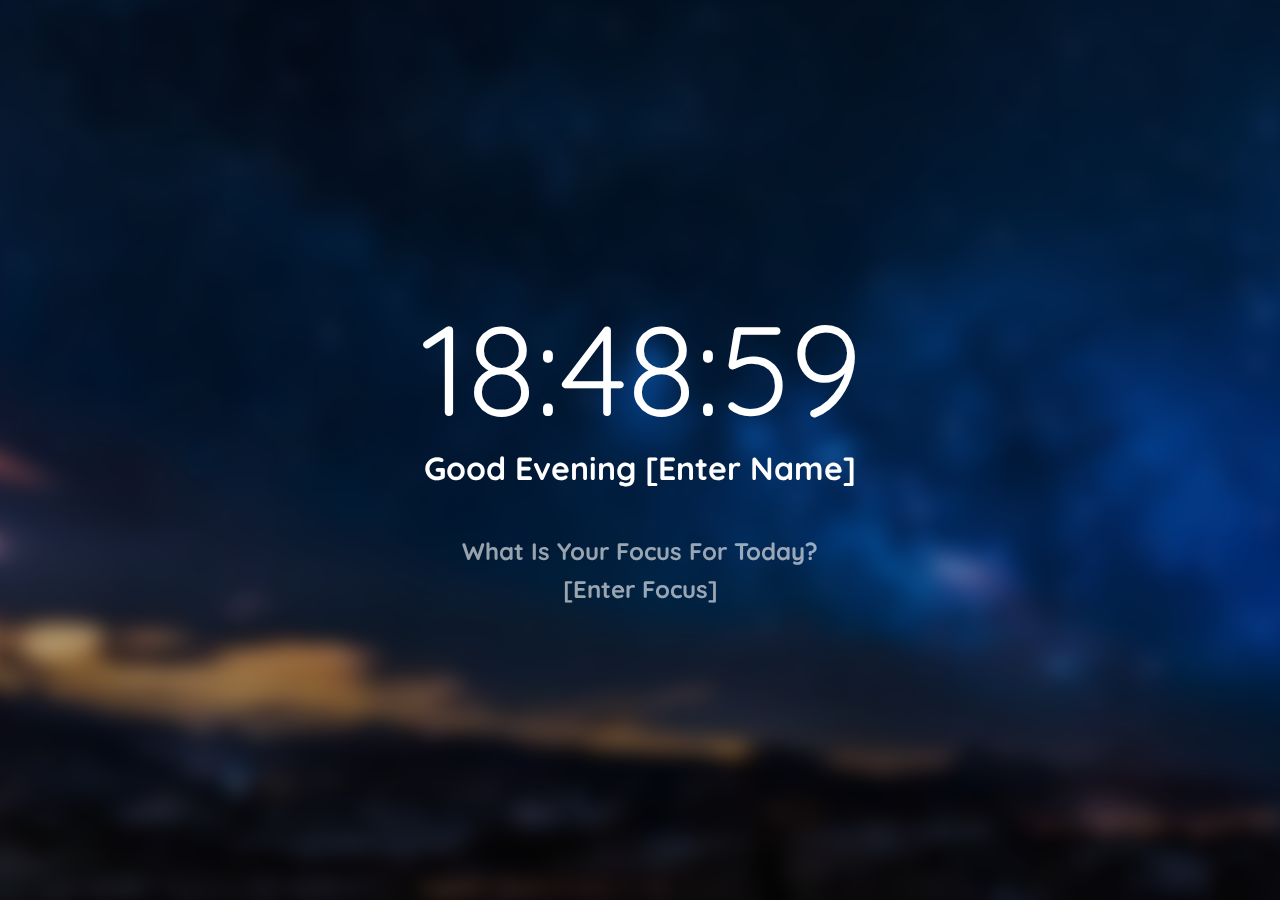
==== landing_page/index.html @ c2c2fa1a "First commit!" ====
<!DOCTYPE html>
<html lang="en">
  <head>
    <meta charset="utf-8">
    <meta name="viewport" content="width=device-width, initial-scale=1.0">
    <meta http-equiv="X-UA-Compatible" content="ie=edge">
    <link
      href="https://fonts.googleapis.com/css?family=Quicksand&display=swap"
      rel="stylesheet"
    >
    <link rel="stylesheet" href="css/style.css">
    <title>Welcome</title>
  </head>
  <body id="body">
    <time id="time">12:17:04 PM</time>
    <h1>
      <span id="greeting">Good Afternoon</span>
      <span id="name" contenteditable="true"> </span>
    </h1>

    <h2>What Is Your Focus For Today?</h2>
    <h2 id="focus" contenteditable="true"> </h2>

    <script src="js/main.js"></script>
  </body>
</html>
---- landing_page/css/style.css ----
* {
  box-sizing: border-box;
  margin: 0;
  padding: 0;
}

body {
  font-family: 'Quicksand', sans-serif;
  display: flex;
  flex-direction: column;
  align-items: center;
  justify-content: center;
  text-align: center;
  height: 100vh;
  color: black;
}

#glass {
  background: inherit;
  width: 100%;
  height: 100%;
  position: fixed;
  overflow: hidden;
  z-index: -1;
}

#glass::before {
  content: '';
  background: inherit;
  position: absolute;
  left: 0;
  right: 0;
  top: 0;
  bottom: 0;
  box-shadow: inset 0 0 0 3000px rgba(0, 0, 0, 0.3);
  filter: blur(10px);
  margin: -20px;
}

#time {
  font-size: 8rem;
}

h1 {
  margin-bottom: 3rem;
}

h2 {
  margin-bottom: 0.5rem;
  opacity: 0.6;
}

@media(max-width: 700px) {
  #time {
    font-size: 6rem;
  }
}
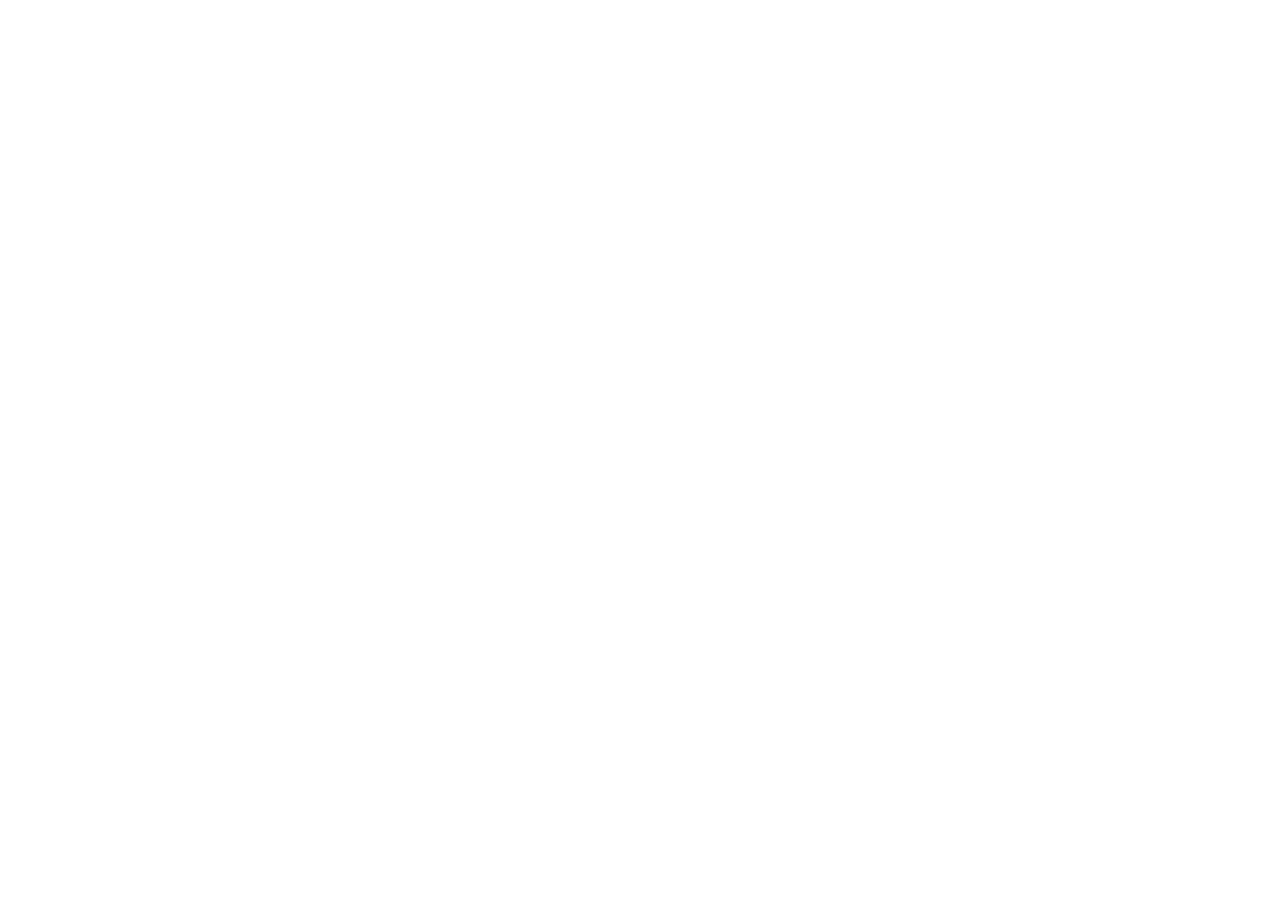
==== commit c865013e: "Code cleanup" ====
--- a/landing_page/index.html
+++ b/landing_page/index.html
@@ -12,7 +12,7 @@
     <title>Welcome</title>
   </head>
   <body id="body">
-    <time id="time">12:17:04 PM</time>
+    <time id="time"></time>
     <h1>
       <span id="greeting">Good Afternoon</span>
       <span id="name" contenteditable="true"> </span>
